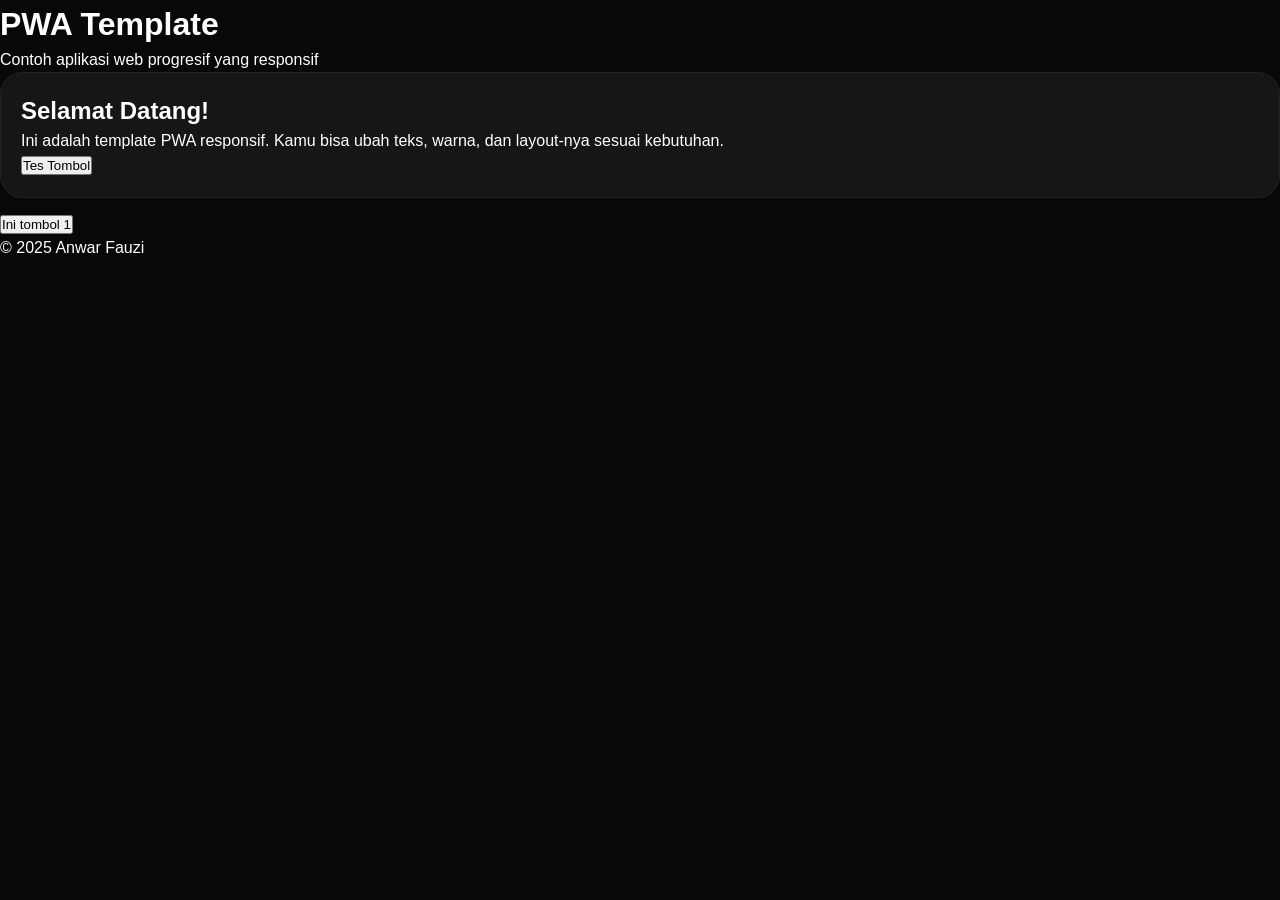
==== example.html @ c46eb233 "Add files via upload" ====
<!DOCTYPE html>
<html lang="id">

<head>
  <meta charset="UTF-8" />
  <meta name="viewport" content="width=device-width, initial-scale=1, viewport-fit=cover">
  <meta name="mobile-web-app-capable" content="yes">
  <meta name="apple-mobile-web-app-capable" content="yes">
  <meta name="apple-mobile-web-app-status-bar-style" content="black-translucent">
  <meta name="theme-color" content="#4F46E5" />
  <link rel="manifest" href="manifest.json" />
  <link rel="icon" href="icons/icon-192x192-A.png" type="image/png" />
  <title>PWA Template Responsif</title>
  <link rel="stylesheet" href="assets/style.css" />
</head>

<body>
  <header class="header">
    <h1>PWA Template</h1>
    <p>Contoh aplikasi web progresif yang responsif</p>
  </header>

  <main class="main">
    <section class="card">
      <h2>Selamat Datang!</h2>
      <p>
        Ini adalah template PWA responsif. Kamu bisa ubah teks, warna, dan layout-nya sesuai kebutuhan.
      </p>
      <button onclick="alert('PWA aktif!')">Tes Tombol</button>
    </section>
  </main>
  <button onclick="alert('tombol testing hidup')">Ini tombol 1</button>

  <footer class="footer">
    <p>© 2025 Anwar Fauzi</p>
  </footer>

  <script>
    if ('serviceWorker' in navigator) {
      navigator.serviceWorker.register('./service-worker.js')
        .then(() => console.log('SW registered!'))
        .catch(err => console.error('SW gagal:', err));
    }
  </script>

</body>

</html>
---- assets/style.css ----
*{margin:0;padding:0;box-sizing:border-box;-webkit-tap-highlight-color:transparent}
        :root{
            --primary:#c0ff8c;--primary-dark:#a8e67a;--primary-glow:rgba(192,255,140,0.18);
            --success:#10ac84;--warning:#f39c12;--danger:#f4212e;--purple:#9b59b6;
            --bg:#080808;--surface:#111111;--card:#161616;--card2:#1c1c1c;
            --text:#ffffff;--text2:#a0a0a0;--text3:#555555;
            --border:#232323;--border2:#2e2e2e;
            --r-pill:100px;--r-card:22px;--r-sm:14px;
            --t:all 0.2s ease;
        }
        body{font-family:'Inter',-apple-system,sans-serif;background:var(--bg);color:var(--text);min-height:100vh;font-weight:400;line-height:1.5;-webkit-font-smoothing:antialiased}
        .app-container{max-width:600px;margin:0 auto;background:var(--bg);min-height:100vh;position:relative}

        /* ── HEADER ── */
        .app-header{position:sticky;top:0;background:rgba(8,8,8,0.92);backdrop-filter:blur(16px);padding:10px 18px;display:flex;justify-content:space-between;align-items:center;border-bottom:1px solid var(--border);z-index:100}
        .logo-area{display:flex;align-items:center;gap:10px}
        .logo-circle{background:var(--primary);width:36px;height:36px;border-radius:11px;display:flex;align-items:center;justify-content:center;font-size:1.1rem}
        .logo-circle i{color:#000}
        .logo-text{display:flex;flex-direction:column;line-height:1.2}
        .logo-text span:first-child{font-size:1.05rem;font-weight:800;letter-spacing:-0.4px;background:linear-gradient(130deg,var(--primary),#80e040);-webkit-background-clip:text;background-clip:text;color:transparent}
        .logo-text span:last-child{font-size:0.6rem;color:var(--text3);font-weight:500;letter-spacing:0.5px;text-transform:uppercase}
        .header-right{display:flex;align-items:center;gap:6px}
        .header-badge{background:var(--primary-glow);border:1px solid rgba(192,255,140,0.2);color:var(--primary);font-size:0.65rem;font-weight:600;padding:4px 10px;border-radius:var(--r-pill);letter-spacing:0.3px}
        .menu-dots{background:none;border:none;color:var(--text2);font-size:1.1rem;cursor:pointer;padding:8px;border-radius:50%;transition:var(--t)}
        .menu-dots:hover{background:var(--surface);color:var(--text)}

        /* ── DROPDOWN ── */
        .dropdown-menu{position:fixed;top:60px;right:16px;background:var(--card);border-radius:18px;padding:6px;min-width:190px;box-shadow:0 16px 48px rgba(0,0,0,0.6);border:1px solid var(--border2);z-index:200;display:none}
        .dropdown-menu.show{display:block;animation:fadeDown 0.18s ease}
        @keyframes fadeDown{from{opacity:0;transform:translateY(-8px)}to{opacity:1;transform:translateY(0)}}
        .dropdown-item{padding:10px 14px;display:flex;align-items:center;gap:10px;color:var(--text2);background:none;border:none;width:100%;text-align:left;cursor:pointer;font-size:0.82rem;font-weight:500;border-radius:12px;transition:var(--t)}
        .dropdown-item:hover{background:var(--surface);color:var(--text)}
        .dropdown-item.danger{color:#f4212e}
        .dropdown-item.danger:hover{background:rgba(244,33,46,0.08)}
        .dropdown-divider{height:1px;background:var(--border);margin:4px 0}

        /* ── PAGES ── */
        .page{display:none;padding:18px 16px 90px;animation:pgIn 0.25s ease}
        .page.active{display:block}
        @keyframes pgIn{from{opacity:0;transform:translateY(8px)}to{opacity:1;transform:translateY(0)}}

        /* ── BOTTOM NAV ── */
        .bottom-nav{position:fixed;bottom:0;max-width:600px;width:100%;background:rgba(8,8,8,0.96);backdrop-filter:blur(24px);display:flex;justify-content:space-around;padding:10px 12px calc(10px + env(safe-area-inset-bottom));border-top:1px solid var(--border);z-index:100}
        .nav-btn{background:none;border:none;color:var(--text3);cursor:pointer;padding:8px 14px;border-radius:var(--r-pill);transition:var(--t);display:flex;flex-direction:column;align-items:center;gap:3px;font-size:0.65rem;font-weight:600;letter-spacing:0.2px}
        .nav-btn i{font-size:1.2rem}
        .nav-btn.active{color:var(--primary);background:var(--primary-glow)}
        .nav-btn:active{transform:scale(0.94)}

        /* ── SECTION HEADER ── */
        .section-header{margin-bottom:18px}
        .section-header h2{font-size:1.3rem;font-weight:800;letter-spacing:-0.5px;margin-bottom:3px}
        .section-header p{font-size:0.78rem;color:var(--text2)}

        /* ── CARDS ── */
        .card{background:var(--card);border-radius:var(--r-card);padding:20px;margin-bottom:14px;border:1px solid var(--border)}
        .card-label{font-size:0.72rem;font-weight:600;letter-spacing:0.4px;color:var(--text3);text-transform:uppercase;margin-bottom:10px;display:flex;align-items:center;gap:6px}
        .card-label i{font-size:0.8rem}

        /* ── INCOME INPUT ── */
        .income-card{background:linear-gradient(145deg,#141a10,#111111);border:1px solid rgba(192,255,140,0.12);border-radius:var(--r-card);padding:22px;margin-bottom:14px;position:relative;overflow:hidden}
        .income-card::before{content:'';position:absolute;top:-40px;right:-40px;width:140px;height:140px;background:radial-gradient(circle,rgba(192,255,140,0.07) 0%,transparent 70%);pointer-events:none}
        .income-label{font-size:0.72rem;font-weight:600;letter-spacing:0.4px;color:var(--primary);text-transform:uppercase;margin-bottom:14px}
        .input-wrapper{background:rgba(255,255,255,0.04);border:1px solid var(--border2);border-radius:var(--r-pill);padding:14px 20px;display:flex;align-items:center;gap:10px;margin-bottom:14px;transition:var(--t)}
        .input-wrapper:focus-within{border-color:var(--primary);box-shadow:0 0 0 3px var(--primary-glow)}
        .input-wrapper .currency{font-weight:700;color:var(--primary);font-size:1rem;min-width:28px}
        .input-wrapper input{background:none;border:none;color:var(--text);font-size:1.05rem;font-weight:600;width:100%;outline:none;font-family:'Inter',sans-serif}
        .input-wrapper input::placeholder{color:var(--text3);font-weight:400}
        .btn-primary{background:var(--primary);color:#000;border:none;padding:14px;border-radius:var(--r-pill);font-weight:700;font-size:0.9rem;cursor:pointer;width:100%;transition:var(--t);font-family:'Inter',sans-serif;display:flex;align-items:center;justify-content:center;gap:8px}
        .btn-primary:hover{background:var(--primary-dark)}
        .btn-primary:active{transform:scale(0.97)}

        /* ── QUICK STATS ROW ── */
        .quick-stats{display:grid;grid-template-columns:1fr 1fr 1fr;gap:10px;margin-bottom:14px}
        .qs-card{background:var(--card);border-radius:18px;padding:14px 12px;border:1px solid var(--border);text-align:center}
        .qs-card .qs-icon{font-size:1.3rem;margin-bottom:6px}
        .qs-card .qs-label{font-size:0.6rem;font-weight:600;color:var(--text3);letter-spacing:0.3px;text-transform:uppercase;margin-bottom:4px}
        .qs-card .qs-val{font-size:0.82rem;font-weight:700;color:var(--text)}

        /* ── ALLOCATION GRID ── */
        .alloc-grid{display:grid;grid-template-columns:1fr 1fr;gap:10px;margin-bottom:14px}
        .alloc-card{background:var(--card);border-radius:20px;padding:16px;border:1px solid var(--border);transition:var(--t);position:relative;overflow:hidden}
        .alloc-card::after{content:'';position:absolute;bottom:-20px;right:-20px;width:70px;height:70px;border-radius:50%;opacity:0.06;pointer-events:none}
        .alloc-card.needs::after{background:#c0ff8c}
        .alloc-card.invest::after{background:#f39c12}
        .alloc-card.save::after{background:#9b59b6}
        .alloc-card.emergency::after{background:#ee5253}
        .alloc-card:active{transform:scale(0.98)}
        .alloc-top{display:flex;align-items:center;justify-content:space-between;margin-bottom:12px}
        .alloc-icon{width:36px;height:36px;border-radius:12px;display:flex;align-items:center;justify-content:center;font-size:1rem}
        .badge-pct{font-size:0.6rem;font-weight:700;padding:3px 8px;border-radius:var(--r-pill)}
        .alloc-name{font-size:0.68rem;font-weight:600;color:var(--text2);letter-spacing:0.3px;text-transform:uppercase;margin-bottom:4px}
        .alloc-val{font-size:1.05rem;font-weight:800;letter-spacing:-0.4px;margin-bottom:10px}
        .prog-wrap{height:3px;background:rgba(255,255,255,0.07);border-radius:10px;overflow:hidden}
        .prog-bar{height:100%;width:0%;transition:width 1.1s cubic-bezier(.4,0,.2,1);border-radius:10px}

        /* COLORS */
        .c-green .alloc-icon{background:rgba(192,255,140,0.1);color:#c0ff8c}
        .c-amber .alloc-icon{background:rgba(243,156,18,0.1);color:#f39c12}
        .c-purple .alloc-icon{background:rgba(155,89,182,0.1);color:#9b59b6}
        .c-red .alloc-icon{background:rgba(238,82,83,0.1);color:#ee5253}
        .c-green .badge-pct{background:rgba(192,255,140,0.1);color:#c0ff8c}
        .c-amber .badge-pct{background:rgba(243,156,18,0.1);color:#f39c12}
        .c-purple .badge-pct{background:rgba(155,89,182,0.1);color:#9b59b6}
        .c-red .badge-pct{background:rgba(238,82,83,0.1);color:#ee5253}
        .c-green .prog-bar{background:#c0ff8c}
        .c-amber .prog-bar{background:#f39c12}
        .c-purple .prog-bar{background:#9b59b6}
        .c-red .prog-bar{background:#ee5253}
        .c-green .alloc-val{color:#c0ff8c}
        .c-amber .alloc-val{color:#f39c12}
        .c-purple .alloc-val{color:#9b59b6}
        .c-red .alloc-val{color:#ee5253}

        /* ── METHOD BANNER ── */
        .method-banner{background:rgba(192,255,140,0.04);border:1px solid rgba(192,255,140,0.1);border-radius:18px;padding:16px;margin-bottom:14px;display:flex;align-items:flex-start;gap:12px}
        .method-icon{width:36px;height:36px;background:var(--primary-glow);border-radius:10px;display:flex;align-items:center;justify-content:center;flex-shrink:0;font-size:1rem;color:var(--primary)}
        .method-text h4{font-size:0.82rem;font-weight:700;color:var(--primary);margin-bottom:4px}
        .method-text p{font-size:0.72rem;color:var(--text2);line-height:1.6}

        /* ── CHART ── */
        .chart-container{background:var(--card);border-radius:var(--r-card);padding:18px;margin-bottom:14px;border:1px solid var(--border)}
        .chart-header{display:flex;justify-content:space-between;align-items:center;margin-bottom:14px}
        .chart-title{font-size:0.82rem;font-weight:700;color:var(--text)}
        .chart-sub{font-size:0.68rem;color:var(--text3)}

        /* ── STATS PAGE ── */
        .stat-row{display:flex;justify-content:space-between;align-items:center;padding:12px 0;border-bottom:1px solid var(--border)}
        .stat-row:last-child{border-bottom:none}
        .stat-left{display:flex;align-items:center;gap:10px}
        .stat-dot{width:8px;height:8px;border-radius:50%;flex-shrink:0}
        .stat-name{font-size:0.82rem;font-weight:500}
        .stat-right{text-align:right}
        .stat-amount{font-size:0.85rem;font-weight:700}
        .stat-pct{font-size:0.65rem;font-weight:600;padding:2px 8px;border-radius:var(--r-pill);margin-left:6px}

        /* ── TIPS ── */
        .tip-card{background:var(--card);border-radius:18px;padding:16px;margin-bottom:10px;border:1px solid var(--border);display:flex;gap:14px;align-items:flex-start;transition:var(--t)}
        .tip-card:hover{border-color:var(--border2);background:var(--card2)}
        .tip-num{width:34px;height:34px;border-radius:10px;background:var(--primary-glow);display:flex;align-items:center;justify-content:center;font-size:0.8rem;font-weight:800;color:var(--primary);flex-shrink:0}
        .tip-body h4{font-size:0.85rem;font-weight:700;margin-bottom:5px}
        .tip-body p{font-size:0.73rem;color:var(--text2);line-height:1.6}

        /* ── PROFILE ── */
        .profile-hero{background:linear-gradient(145deg,#141a10,#111111);border:1px solid rgba(192,255,140,0.1);border-radius:var(--r-card);padding:24px;margin-bottom:14px;text-align:center;position:relative;overflow:hidden}
        .profile-hero::before{content:'';position:absolute;top:-60px;left:50%;transform:translateX(-50%);width:200px;height:200px;background:radial-gradient(circle,rgba(192,255,140,0.06) 0%,transparent 70%);pointer-events:none}
        .profile-avatar{width:72px;height:72px;background:var(--primary);border-radius:22px;display:flex;align-items:center;justify-content:center;margin:0 auto 14px;font-size:1.7rem;box-shadow:0 8px 24px rgba(192,255,140,0.2)}
        .profile-avatar i{color:#000}
        .profile-name{font-size:1.3rem;font-weight:800;letter-spacing:-0.4px;margin-bottom:4px}
        .profile-tag{font-size:0.72rem;color:var(--text2);background:var(--surface);display:inline-block;padding:4px 12px;border-radius:var(--r-pill);margin-top:6px;border:1px solid var(--border2)}
        .finance-row{display:flex;justify-content:space-between;align-items:center;padding:13px 0;border-bottom:1px solid var(--border)}
        .finance-row:last-child{border-bottom:none}
        .fr-left{display:flex;align-items:center;gap:10px}
        .fr-icon{width:32px;height:32px;border-radius:10px;display:flex;align-items:center;justify-content:center;font-size:0.85rem}
        .fr-label{font-size:0.8rem;font-weight:500;color:var(--text2)}
        .fr-val{font-size:0.88rem;font-weight:700}
        .activity-grid{display:grid;grid-template-columns:1fr 1fr 1fr;gap:8px}
        .act-card{background:var(--surface);border-radius:14px;padding:12px 10px;text-align:center;border:1px solid var(--border)}
        .act-card .act-val{font-size:1rem;font-weight:800;letter-spacing:-0.3px;color:var(--primary);margin-bottom:2px}
        .act-card .act-label{font-size:0.6rem;color:var(--text3);font-weight:500;text-transform:uppercase;letter-spacing:0.3px}

        /* ── EMPTY STATE ── */
        .empty-state{text-align:center;padding:32px 20px}
        .empty-state .es-icon{font-size:2.5rem;margin-bottom:12px;opacity:0.3}
        .empty-state p{font-size:0.82rem;color:var(--text3);line-height:1.6}

        /* ── AUTH ── */
        .auth-wrap{position:fixed;inset:0;background:#080808;z-index:1000;display:flex;align-items:center;justify-content:center;padding:20px}
        .auth-box{background:#0e0e0e;border-radius:32px;padding:36px 26px;max-width:380px;width:100%;border:1px solid var(--border2)}
        .auth-logo{text-align:center;margin-bottom:28px}
        .auth-logo-circle{background:var(--primary);width:68px;height:68px;border-radius:22px;display:flex;align-items:center;justify-content:center;margin:0 auto 14px;font-size:1.8rem;box-shadow:0 12px 32px rgba(192,255,140,0.2)}
        .auth-logo-circle i{color:#000}
        .auth-logo h1{font-size:1.5rem;font-weight:800;letter-spacing:-0.5px;background:linear-gradient(130deg,var(--primary),#80e040);-webkit-background-clip:text;background-clip:text;color:transparent}
        .auth-logo p{font-size:0.75rem;color:var(--text3);margin-top:5px}
        .auth-input{width:100%;padding:13px 18px;background:#0a0a0a;border:1px solid var(--border2);border-radius:var(--r-pill);color:var(--text);font-size:0.88rem;margin-bottom:10px;outline:none;font-family:'Inter',sans-serif;transition:var(--t)}
        .auth-input:focus{border-color:var(--primary);box-shadow:0 0 0 3px var(--primary-glow)}
        .auth-input::placeholder{color:var(--text3)}
        .auth-meta{display:flex;justify-content:space-between;align-items:center;margin-bottom:20px}
        .auth-meta label{display:flex;align-items:center;gap:7px;cursor:pointer;color:var(--text2);font-size:0.75rem;font-weight:500}
        .auth-meta input[type="checkbox"]{accent-color:var(--primary)}
        .auth-forgot{color:var(--text3);font-size:0.72rem;cursor:pointer;transition:var(--t)}
        .auth-forgot:hover{color:var(--primary)}
        .auth-btn{background:var(--primary);color:#000;border:none;border-radius:var(--r-pill);padding:14px;width:100%;font-weight:800;font-size:0.9rem;cursor:pointer;font-family:'Inter',sans-serif;transition:var(--t);margin-bottom:16px}
        .auth-btn:hover{background:var(--primary-dark)}
        .auth-btn:active{transform:scale(0.97)}
        .auth-switch{text-align:center;color:var(--text3);font-size:0.78rem;cursor:pointer;transition:var(--t)}
        .auth-switch span{color:var(--primary);font-weight:600}
        .auth-error{color:#f4212e;font-size:0.73rem;text-align:center;margin-top:10px;min-height:18px}
        .auth-divider{display:flex;align-items:center;gap:12px;margin:18px 0}
        .auth-divider::before,.auth-divider::after{content:'';flex:1;height:1px;background:var(--border)}
        .auth-divider span{font-size:0.68rem;color:var(--text3);font-weight:500}
        .demo-chips{display:flex;gap:8px;justify-content:center}
        .demo-chip{background:var(--surface);border:1px solid var(--border2);border-radius:var(--r-pill);padding:8px 14px;font-size:0.72rem;font-weight:600;color:var(--text2);cursor:pointer;transition:var(--t);display:flex;flex-direction:column;align-items:center;gap:2px}
        .demo-chip span:last-child{font-size:0.6rem;color:var(--text3);font-weight:400}
        .demo-chip:hover{border-color:var(--primary);color:var(--primary)}

        @media(max-width:420px){.alloc-grid{grid-template-columns:1fr 1fr}.quick-stats{grid-template-columns:1fr 1fr 1fr}}

        @keyframes fadeInUp{from{opacity:0;transform:translateY(16px)}to{opacity:1;transform:translateY(0)}}
        .anim{animation:fadeInUp 0.4s ease both}
        .d1{animation-delay:0.05s}.d2{animation-delay:0.1s}.d3{animation-delay:0.15s}.d4{animation-delay:0.2s}.d5{animation-delay:0.25s}

/* ── TAMBAHAN: Scrollbar Custom ─────────────────────────────── */
::-webkit-scrollbar {
    width: 4px;
}
::-webkit-scrollbar-track {
    background: var(--bg);
}
::-webkit-scrollbar-thumb {
    background: var(--border);
    border-radius: 10px;
}
::-webkit-scrollbar-thumb:hover {
    background: var(--primary);
}

/* ── TAMBAHAN: Selection Color ──────────────────────────────── */
::selection {
    background: rgba(192, 255, 140, 0.2);
    color: var(--primary);
}

/* ── TAMBAHAN: PWA Standalone Mode ─────────────────────────── */
@media (display-mode: standalone) {
    .app-header {
        padding-top: calc(10px + env(safe-area-inset-top));
    }
    .bottom-nav {
        padding-bottom: calc(10px + env(safe-area-inset-bottom));
    }
}
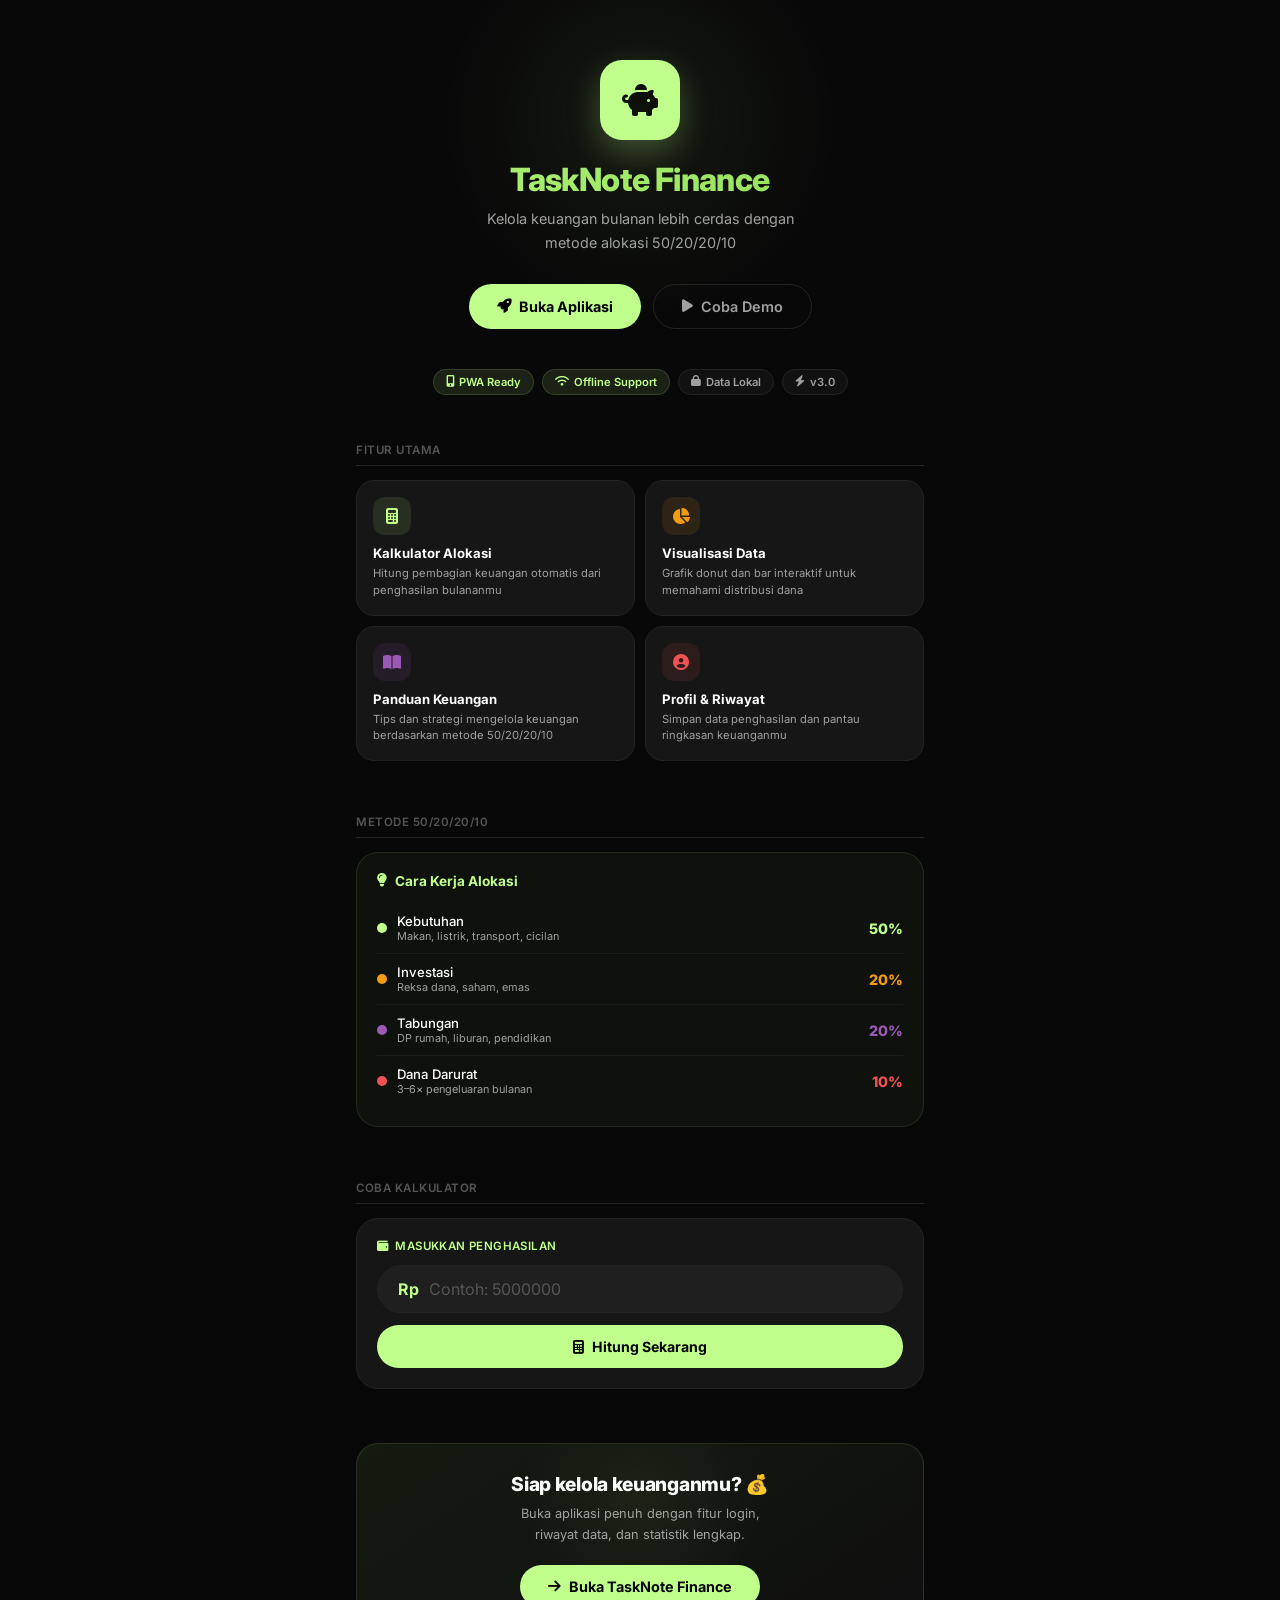
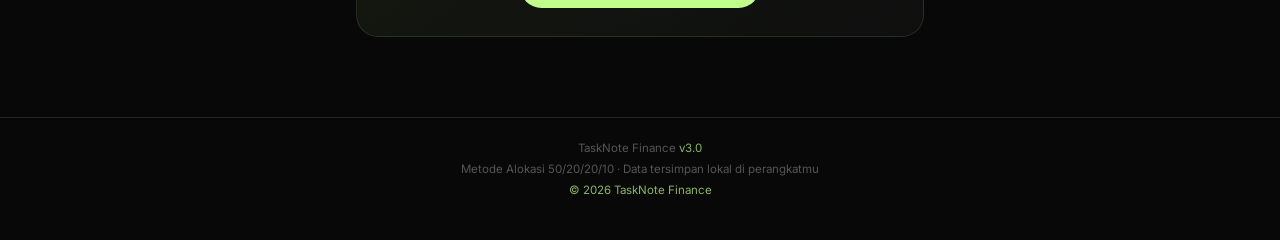
==== commit 08251855: "Add files via upload" ====
--- a/example.html
+++ b/example.html
@@ -1,48 +1,244 @@
-<!DOCTYPE html>
-<html lang="id">
-
-<head>
-  <meta charset="UTF-8" />
-  <meta name="viewport" content="width=device-width, initial-scale=1, viewport-fit=cover">
-  <meta name="mobile-web-app-capable" content="yes">
-  <meta name="apple-mobile-web-app-capable" content="yes">
-  <meta name="apple-mobile-web-app-status-bar-style" content="black-translucent">
-  <meta name="theme-color" content="#4F46E5" />
-  <link rel="manifest" href="manifest.json" />
-  <link rel="icon" href="icons/icon-192x192-A.png" type="image/png" />
-  <title>PWA Template Responsif</title>
-  <link rel="stylesheet" href="assets/style.css" />
-</head>
-
-<body>
-  <header class="header">
-    <h1>PWA Template</h1>
-    <p>Contoh aplikasi web progresif yang responsif</p>
-  </header>
-
-  <main class="main">
-    <section class="card">
-      <h2>Selamat Datang!</h2>
-      <p>
-        Ini adalah template PWA responsif. Kamu bisa ubah teks, warna, dan layout-nya sesuai kebutuhan.
-      </p>
-      <button onclick="alert('PWA aktif!')">Tes Tombol</button>
-    </section>
-  </main>
-  <button onclick="alert('tombol testing hidup')">Ini tombol 1</button>
-
-  <footer class="footer">
-    <p>© 2025 Anwar Fauzi</p>
-  </footer>
-
-  <script>
-    if ('serviceWorker' in navigator) {
-      navigator.serviceWorker.register('./service-worker.js')
-        .then(() => console.log('SW registered!'))
-        .catch(err => console.error('SW gagal:', err));
-    }
-  </script>
-
-</body>
-
-</html>+<!DOCTYPE html>
+<html lang="id">
+<head>
+    <meta charset="UTF-8">
+    <meta name="viewport" content="width=device-width, initial-scale=1.0, viewport-fit=cover">
+    <title>TaskNote Finance — Demo</title>
+    <link rel="manifest" href="./manifest.json">
+    <meta name="theme-color" content="#c0ff8c">
+    <link rel="icon" type="image/png" sizes="192x192" href="./icons/icon-192x192-A.png">
+    <link rel="stylesheet" href="https://cdnjs.cloudflare.com/ajax/libs/font-awesome/6.4.0/css/all.min.css">
+    <link href="https://fonts.googleapis.com/css2?family=Inter:opsz,wght@14..32,300;14..32,400;14..32,500;14..32,600;14..32,700;14..32,800&display=swap" rel="stylesheet">
+    <style>
+        *{margin:0;padding:0;box-sizing:border-box;-webkit-tap-highlight-color:transparent}
+        :root{
+            --primary:#c0ff8c;--primary-dark:#a8e67a;
+            --bg:#080808;--card:#161616;--surface:#111111;
+            --text:#ffffff;--text2:#a0a0a0;--text3:#555555;
+            --border:#232323;--r:22px;--r-pill:100px;
+        }
+        body{font-family:'Inter',-apple-system,sans-serif;background:var(--bg);color:var(--text);min-height:100vh;-webkit-font-smoothing:antialiased}
+
+        .hero{text-align:center;padding:60px 24px 40px;position:relative;overflow:hidden}
+        .hero::before{content:'';position:absolute;top:-80px;left:50%;transform:translateX(-50%);
+            width:400px;height:400px;background:radial-gradient(circle,rgba(192,255,140,0.07) 0%,transparent 70%);pointer-events:none}
+        .hero-icon{width:80px;height:80px;background:var(--primary);border-radius:22px;
+            display:flex;align-items:center;justify-content:center;margin:0 auto 20px;
+            font-size:2rem;box-shadow:0 12px 32px rgba(192,255,140,0.25)}
+        .hero-icon i{color:#000}
+        .hero h1{font-size:2rem;font-weight:800;letter-spacing:-0.6px;margin-bottom:8px;
+            background:linear-gradient(130deg,var(--primary),#80d040);-webkit-background-clip:text;background-clip:text;color:transparent}
+        .hero p{font-size:0.9rem;color:var(--text2);line-height:1.7;max-width:320px;margin:0 auto 28px}
+        .hero-btns{display:flex;gap:12px;justify-content:center;flex-wrap:wrap}
+        .btn-main{background:var(--primary);color:#000;border:none;padding:13px 28px;border-radius:var(--r-pill);
+            font-weight:700;font-size:0.9rem;cursor:pointer;font-family:'Inter',sans-serif;
+            text-decoration:none;display:inline-flex;align-items:center;gap:8px;transition:all 0.2s}
+        .btn-main:hover{background:var(--primary-dark);transform:translateY(-1px)}
+        .btn-outline{background:transparent;color:var(--text2);border:1px solid var(--border);padding:13px 28px;
+            border-radius:var(--r-pill);font-weight:600;font-size:0.9rem;cursor:pointer;
+            font-family:'Inter',sans-serif;text-decoration:none;display:inline-flex;align-items:center;gap:8px;transition:all 0.2s}
+        .btn-outline:hover{border-color:var(--primary);color:var(--primary)}
+
+        .badge-wrap{display:flex;justify-content:center;gap:8px;flex-wrap:wrap;margin-bottom:48px;padding:0 24px}
+        .badge{font-size:0.7rem;font-weight:600;padding:5px 12px;border-radius:var(--r-pill);display:inline-flex;align-items:center;gap:5px}
+        .badge-green{background:rgba(192,255,140,0.1);color:var(--primary);border:1px solid rgba(192,255,140,0.15)}
+        .badge-gray{background:var(--surface);color:var(--text2);border:1px solid var(--border)}
+
+        .section{padding:0 16px 40px;max-width:600px;margin:0 auto}
+        .section-title{font-size:0.72rem;font-weight:600;letter-spacing:0.5px;color:var(--text3);
+            text-transform:uppercase;margin-bottom:14px;padding-bottom:8px;border-bottom:1px solid var(--border)}
+
+        .feature-grid{display:grid;grid-template-columns:1fr 1fr;gap:10px;margin-bottom:14px}
+        .feature-card{background:var(--card);border-radius:18px;padding:16px;border:1px solid var(--border);transition:border-color 0.2s}
+        .feature-card:hover{border-color:rgba(192,255,140,0.2)}
+        .feat-icon{width:38px;height:38px;border-radius:12px;display:flex;align-items:center;justify-content:center;font-size:1rem;margin-bottom:10px}
+        .feat-title{font-size:0.82rem;font-weight:700;margin-bottom:4px}
+        .feat-desc{font-size:0.7rem;color:var(--text2);line-height:1.5}
+
+        .method-card{background:rgba(192,255,140,0.04);border:1px solid rgba(192,255,140,0.1);border-radius:var(--r);padding:20px;margin-bottom:14px}
+        .method-title{font-size:0.85rem;font-weight:700;color:var(--primary);margin-bottom:14px;display:flex;align-items:center;gap:8px}
+        .method-row{display:flex;align-items:center;justify-content:space-between;padding:10px 0;border-bottom:1px solid rgba(255,255,255,0.05)}
+        .method-row:last-child{border-bottom:none}
+        .method-left{display:flex;align-items:center;gap:10px}
+        .method-dot{width:10px;height:10px;border-radius:50%;flex-shrink:0}
+        .method-name{font-size:0.82rem;font-weight:500}
+        .method-desc{font-size:0.68rem;color:var(--text2)}
+        .method-pct{font-size:0.9rem;font-weight:800}
+
+        .calc-card{background:var(--card);border-radius:var(--r);padding:20px;border:1px solid var(--border);margin-bottom:14px}
+        .calc-label{font-size:0.72rem;font-weight:600;color:var(--primary);text-transform:uppercase;letter-spacing:0.4px;margin-bottom:12px}
+        .calc-input{background:rgba(255,255,255,0.04);border:1px solid var(--border);border-radius:var(--r-pill);
+            padding:13px 20px;display:flex;align-items:center;gap:10px;margin-bottom:12px;transition:all 0.2s}
+        .calc-input:focus-within{border-color:var(--primary);box-shadow:0 0 0 3px rgba(192,255,140,0.1)}
+        .calc-input span{font-weight:700;color:var(--primary)}
+        .calc-input input{background:none;border:none;color:var(--text);font-size:1rem;font-weight:600;width:100%;outline:none;font-family:'Inter',sans-serif}
+        .calc-input input::placeholder{color:var(--text3);font-weight:400}
+        .calc-btn{background:var(--primary);color:#000;border:none;padding:13px;border-radius:var(--r-pill);
+            font-weight:700;font-size:0.88rem;cursor:pointer;width:100%;font-family:'Inter',sans-serif;
+            transition:all 0.2s;display:flex;align-items:center;justify-content:center;gap:8px}
+        .calc-btn:hover{background:var(--primary-dark)}
+        .calc-btn:active{transform:scale(0.97)}
+        .result-grid{display:none;grid-template-columns:1fr 1fr;gap:8px;margin-top:14px}
+        .result-card{border-radius:14px;padding:12px;border:1px solid var(--border)}
+        .result-name{font-size:0.62rem;font-weight:600;text-transform:uppercase;letter-spacing:0.3px;margin-bottom:4px;color:var(--text2)}
+        .result-pct{font-size:0.65rem;font-weight:700;padding:2px 7px;border-radius:var(--r-pill);float:right}
+        .result-val{font-size:0.95rem;font-weight:800;margin-top:6px}
+        .prog-wrap{height:3px;background:rgba(255,255,255,0.07);border-radius:10px;margin-top:8px;overflow:hidden}
+        .prog-bar{height:100%;border-radius:10px;width:0%;transition:width 1s cubic-bezier(.4,0,.2,1)}
+
+        .cta-card{background:linear-gradient(145deg,#141a10,#0f0f0f);border:1px solid rgba(192,255,140,0.12);
+            border-radius:var(--r);padding:28px 20px;text-align:center;margin-bottom:40px;position:relative;overflow:hidden}
+        .cta-card::before{content:'';position:absolute;top:-60px;left:50%;transform:translateX(-50%);
+            width:240px;height:240px;background:radial-gradient(circle,rgba(192,255,140,0.06) 0%,transparent 70%);pointer-events:none}
+        .cta-card h3{font-size:1.2rem;font-weight:800;letter-spacing:-0.3px;margin-bottom:8px}
+        .cta-card p{font-size:0.8rem;color:var(--text2);margin-bottom:20px;line-height:1.6}
+
+        .footer{text-align:center;padding:20px 24px 40px;border-top:1px solid var(--border)}
+        .footer p{font-size:0.72rem;color:var(--text3);line-height:1.8}
+        .footer span{color:var(--primary);opacity:0.7}
+
+        @media(max-width:380px){.feature-grid{grid-template-columns:1fr}.result-grid{grid-template-columns:1fr}}
+    </style>
+</head>
+<body>
+
+    <div class="hero">
+        <div class="hero-icon"><i class="fas fa-piggy-bank"></i></div>
+        <h1>TaskNote Finance</h1>
+        <p>Kelola keuangan bulanan lebih cerdas dengan metode alokasi 50/20/20/10</p>
+        <div class="hero-btns">
+            <a href="./index.html" class="btn-main"><i class="fas fa-rocket"></i> Buka Aplikasi</a>
+            <a href="#demo" class="btn-outline"><i class="fas fa-play"></i> Coba Demo</a>
+        </div>
+    </div>
+
+    <div class="badge-wrap">
+        <span class="badge badge-green"><i class="fas fa-mobile-alt"></i> PWA Ready</span>
+        <span class="badge badge-green"><i class="fas fa-wifi"></i> Offline Support</span>
+        <span class="badge badge-gray"><i class="fas fa-lock"></i> Data Lokal</span>
+        <span class="badge badge-gray"><i class="fas fa-bolt"></i> v3.0</span>
+    </div>
+
+    <div class="section">
+        <div class="section-title">Fitur Utama</div>
+        <div class="feature-grid">
+            <div class="feature-card">
+                <div class="feat-icon" style="background:rgba(192,255,140,0.1);color:#c0ff8c"><i class="fas fa-calculator"></i></div>
+                <div class="feat-title">Kalkulator Alokasi</div>
+                <div class="feat-desc">Hitung pembagian keuangan otomatis dari penghasilan bulananmu</div>
+            </div>
+            <div class="feature-card">
+                <div class="feat-icon" style="background:rgba(243,156,18,0.1);color:#f39c12"><i class="fas fa-chart-pie"></i></div>
+                <div class="feat-title">Visualisasi Data</div>
+                <div class="feat-desc">Grafik donut dan bar interaktif untuk memahami distribusi dana</div>
+            </div>
+            <div class="feature-card">
+                <div class="feat-icon" style="background:rgba(155,89,182,0.1);color:#9b59b6"><i class="fas fa-book-open"></i></div>
+                <div class="feat-title">Panduan Keuangan</div>
+                <div class="feat-desc">Tips dan strategi mengelola keuangan berdasarkan metode 50/20/20/10</div>
+            </div>
+            <div class="feature-card">
+                <div class="feat-icon" style="background:rgba(238,82,83,0.1);color:#ee5253"><i class="fas fa-user-circle"></i></div>
+                <div class="feat-title">Profil & Riwayat</div>
+                <div class="feat-desc">Simpan data penghasilan dan pantau ringkasan keuanganmu</div>
+            </div>
+        </div>
+    </div>
+
+    <div class="section">
+        <div class="section-title">Metode 50/20/20/10</div>
+        <div class="method-card">
+            <div class="method-title"><i class="fas fa-lightbulb"></i> Cara Kerja Alokasi</div>
+            <div class="method-row">
+                <div class="method-left"><div class="method-dot" style="background:#c0ff8c"></div>
+                    <div><div class="method-name">Kebutuhan</div><div class="method-desc">Makan, listrik, transport, cicilan</div></div>
+                </div><div class="method-pct" style="color:#c0ff8c">50%</div>
+            </div>
+            <div class="method-row">
+                <div class="method-left"><div class="method-dot" style="background:#f39c12"></div>
+                    <div><div class="method-name">Investasi</div><div class="method-desc">Reksa dana, saham, emas</div></div>
+                </div><div class="method-pct" style="color:#f39c12">20%</div>
+            </div>
+            <div class="method-row">
+                <div class="method-left"><div class="method-dot" style="background:#9b59b6"></div>
+                    <div><div class="method-name">Tabungan</div><div class="method-desc">DP rumah, liburan, pendidikan</div></div>
+                </div><div class="method-pct" style="color:#9b59b6">20%</div>
+            </div>
+            <div class="method-row">
+                <div class="method-left"><div class="method-dot" style="background:#ee5253"></div>
+                    <div><div class="method-name">Dana Darurat</div><div class="method-desc">3–6× pengeluaran bulanan</div></div>
+                </div><div class="method-pct" style="color:#ee5253">10%</div>
+            </div>
+        </div>
+    </div>
+
+    <div class="section" id="demo">
+        <div class="section-title">Coba Kalkulator</div>
+        <div class="calc-card">
+            <div class="calc-label"><i class="fas fa-wallet" style="margin-right:6px"></i>Masukkan Penghasilan</div>
+            <div class="calc-input">
+                <span>Rp</span>
+                <input type="number" id="demoInput" placeholder="Contoh: 5000000" inputmode="numeric">
+            </div>
+            <button class="calc-btn" onclick="calcDemo()"><i class="fas fa-calculator"></i> Hitung Sekarang</button>
+            <div class="result-grid" id="resultGrid">
+                <div class="result-card" style="background:rgba(192,255,140,0.05);border-color:rgba(192,255,140,0.15)">
+                    <div><span class="result-name" style="color:#c0ff8c">Kebutuhan</span><span class="result-pct" style="background:rgba(192,255,140,0.1);color:#c0ff8c">50%</span></div>
+                    <div class="result-val" style="color:#c0ff8c" id="r-needs">Rp 0</div>
+                    <div class="prog-wrap"><div class="prog-bar" id="b-needs" style="background:#c0ff8c"></div></div>
+                </div>
+                <div class="result-card" style="background:rgba(243,156,18,0.05);border-color:rgba(243,156,18,0.15)">
+                    <div><span class="result-name" style="color:#f39c12">Investasi</span><span class="result-pct" style="background:rgba(243,156,18,0.1);color:#f39c12">20%</span></div>
+                    <div class="result-val" style="color:#f39c12" id="r-invest">Rp 0</div>
+                    <div class="prog-wrap"><div class="prog-bar" id="b-invest" style="background:#f39c12"></div></div>
+                </div>
+                <div class="result-card" style="background:rgba(155,89,182,0.05);border-color:rgba(155,89,182,0.15)">
+                    <div><span class="result-name" style="color:#9b59b6">Tabungan</span><span class="result-pct" style="background:rgba(155,89,182,0.1);color:#9b59b6">20%</span></div>
+                    <div class="result-val" style="color:#9b59b6" id="r-save">Rp 0</div>
+                    <div class="prog-wrap"><div class="prog-bar" id="b-save" style="background:#9b59b6"></div></div>
+                </div>
+                <div class="result-card" style="background:rgba(238,82,83,0.05);border-color:rgba(238,82,83,0.15)">
+                    <div><span class="result-name" style="color:#ee5253">Dana Darurat</span><span class="result-pct" style="background:rgba(238,82,83,0.1);color:#ee5253">10%</span></div>
+                    <div class="result-val" style="color:#ee5253" id="r-emer">Rp 0</div>
+                    <div class="prog-wrap"><div class="prog-bar" id="b-emer" style="background:#ee5253"></div></div>
+                </div>
+            </div>
+        </div>
+    </div>
+
+    <div class="section">
+        <div class="cta-card">
+            <h3>Siap kelola keuanganmu? 💰</h3>
+            <p>Buka aplikasi penuh dengan fitur login,<br>riwayat data, dan statistik lengkap.</p>
+            <a href="./index.html" class="btn-main"><i class="fas fa-arrow-right"></i> Buka TaskNote Finance</a>
+        </div>
+    </div>
+
+    <div class="footer">
+        <p>TaskNote Finance <span>v3.0</span><br>
+        Metode Alokasi 50/20/20/10 · Data tersimpan lokal di perangkatmu<br>
+        <span>© 2026 TaskNote Finance</span></p>
+    </div>
+
+    <script>
+        const fmt = (n) => new Intl.NumberFormat('id-ID',{style:'currency',currency:'IDR',minimumFractionDigits:0,maximumFractionDigits:0}).format(n);
+        function calcDemo(){
+            const val = parseFloat(document.getElementById('demoInput').value)||0;
+            if(val<=0){alert('Masukkan jumlah penghasilan yang valid!');return}
+            document.getElementById('r-needs').innerText  = fmt(val*0.5);
+            document.getElementById('r-invest').innerText = fmt(val*0.2);
+            document.getElementById('r-save').innerText   = fmt(val*0.2);
+            document.getElementById('r-emer').innerText   = fmt(val*0.1);
+            const grid = document.getElementById('resultGrid');
+            grid.style.display = 'grid';
+            setTimeout(()=>{
+                document.getElementById('b-needs').style.width  = '50%';
+                document.getElementById('b-invest').style.width = '20%';
+                document.getElementById('b-save').style.width   = '20%';
+                document.getElementById('b-emer').style.width   = '10%';
+            },100);
+        }
+        document.getElementById('demoInput').addEventListener('keydown',(e)=>{if(e.key==='Enter')calcDemo()});
+    </script>
+</body>
+</html>
